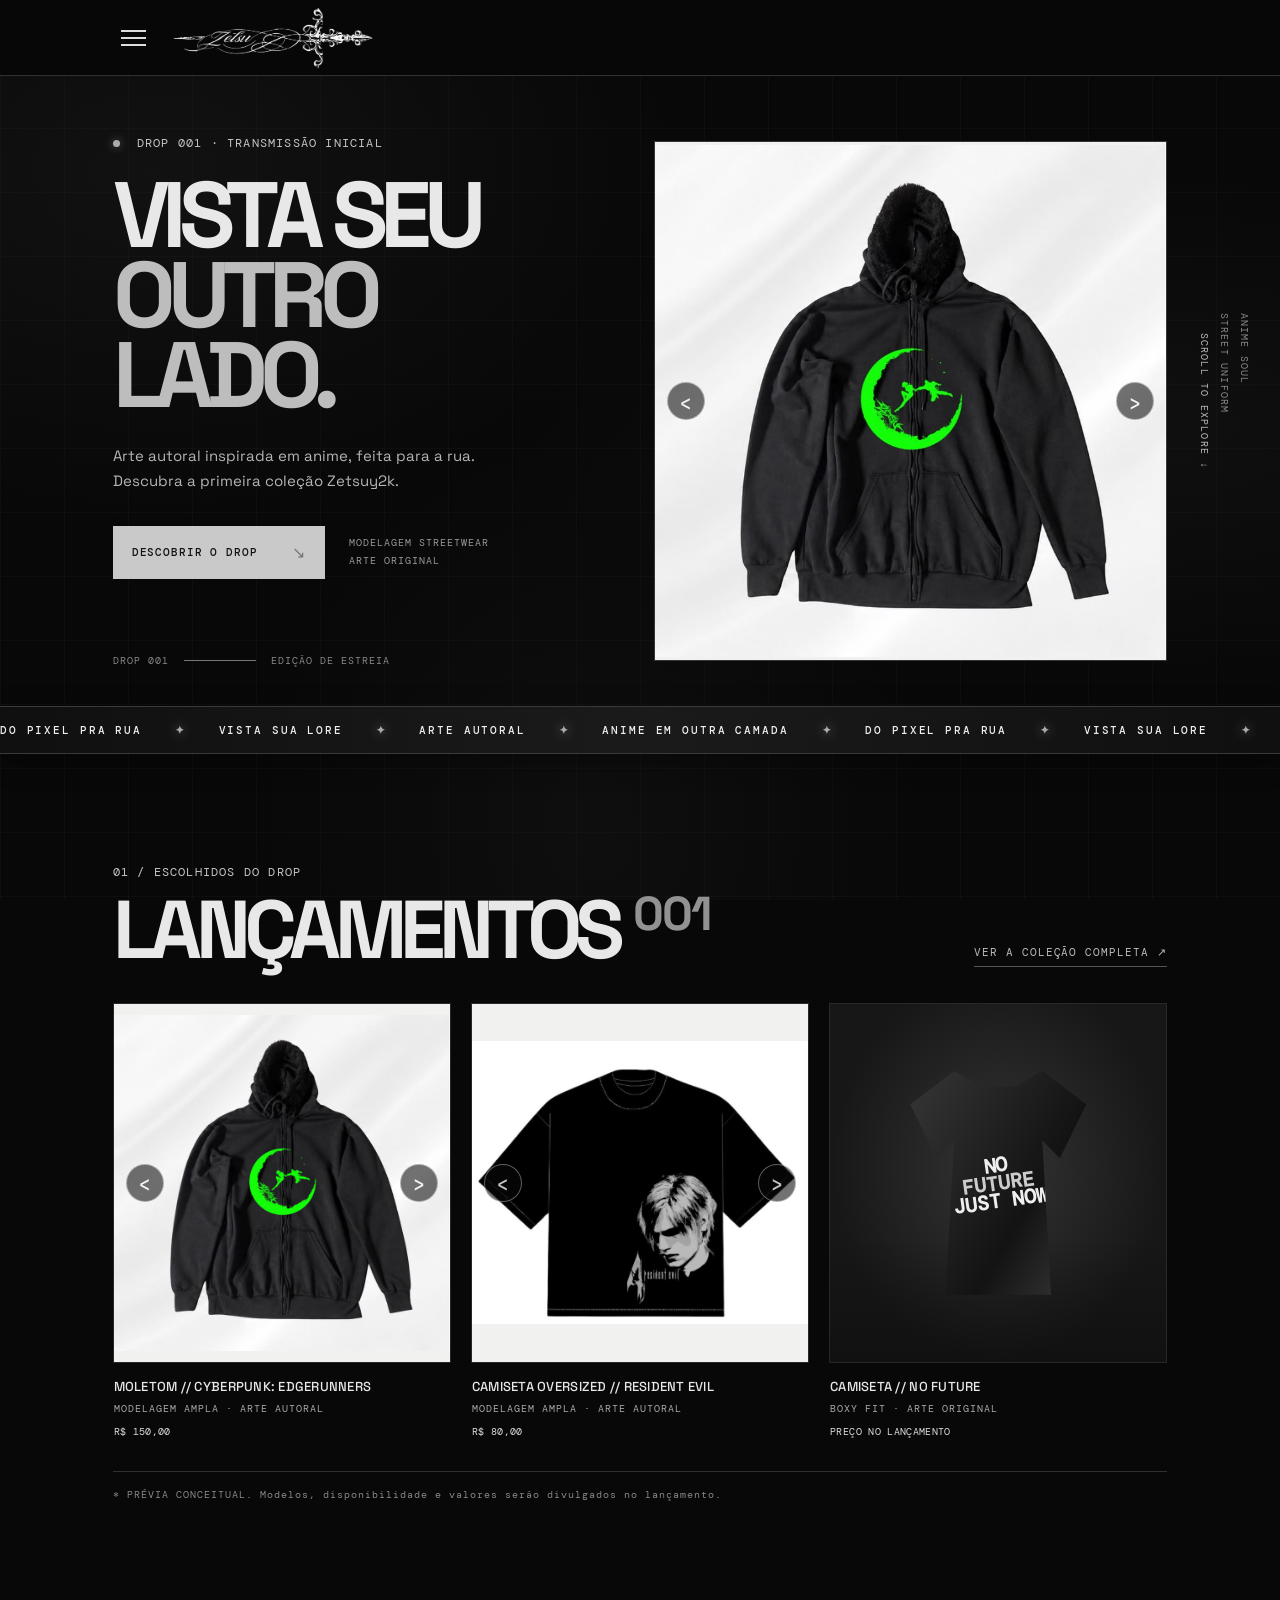
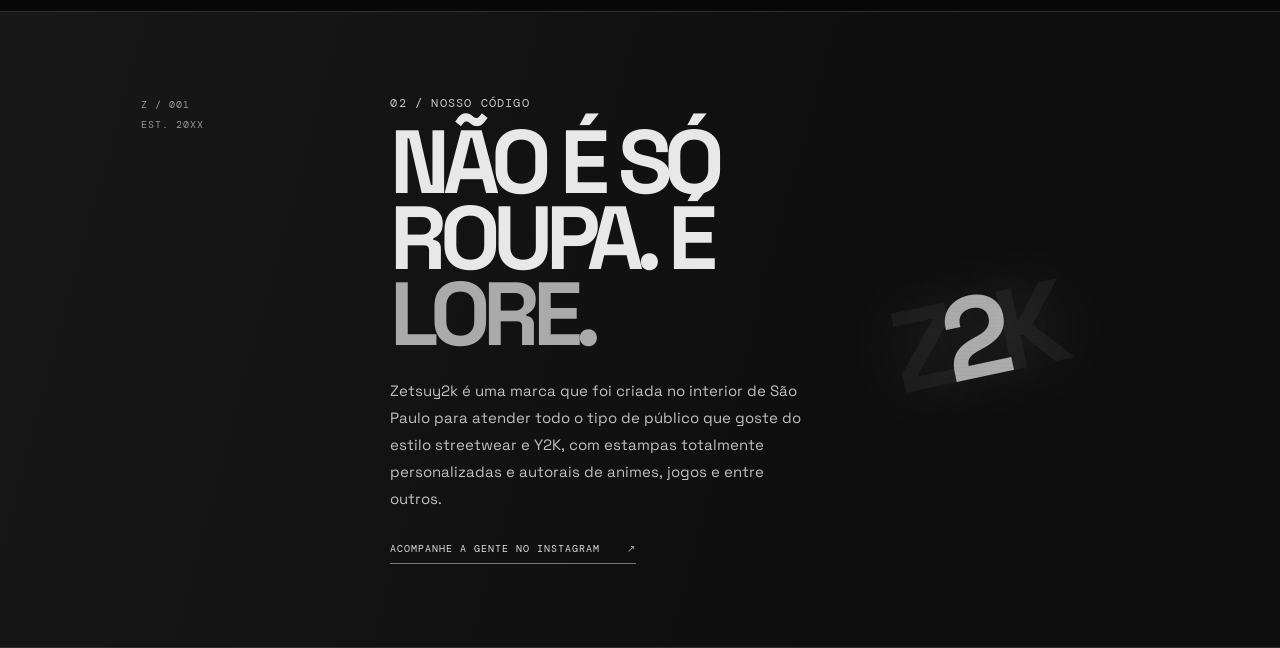
==== index.html @ 2de99d54 "Adiciona o site Zetsuy2k" ====
﻿<!doctype html>
<html lang="pt-BR">
<head>
  <meta charset="utf-8">
  <meta name="viewport" content="width=device-width, initial-scale=1">
  <meta name="theme-color" content="#101010">
  <meta name="description" content="Zetsuy2k — roupas streetwear com arte autoral inspirada no universo anime e na estética Y2K.">
  <title>Zetsuy2k — vista seu outro lado</title>
  <link rel="preconnect" href="https://fonts.googleapis.com">
  <link rel="preconnect" href="https://fonts.gstatic.com" crossorigin>
  <link href="https://fonts.googleapis.com/css2?family=DM+Mono:wght@400;500&family=New+Rocker&family=Space+Grotesk:wght@400;500;600;700&display=swap" rel="stylesheet">
  <link rel="stylesheet" href="style.css">
</head>
<body>
  <header class="site-header">
    <button class="menu-toggle" type="button" aria-label="Abrir menu" aria-expanded="false" aria-controls="site-menu"><span></span><span></span><span></span></button>
    <a class="logo" href="index.html#inicio" aria-label="Zetsuy2k, início"><img class="logo-image" src="assets/zetsuy2k-mark.png" alt="Zetsuy2k"></a>
    <nav class="menu-drawer" id="site-menu" aria-label="Navegação principal" hidden>
      <p class="menu-note">PEDIDOS VIA DM</p>
      <a class="menu-social menu-whatsapp" href="https://wa.me/5516991277349?text=Opa%2C%20tudo%20bem%3F%20Vi%20suas%20pe%C3%A7as%20l%C3%A1%20no%20site%20e%20gostaria%20de%20encomendar%20elas%2Ftirar%20umas%20d%C3%BAvidas%20com%20voc%C3%AA%21" target="_blank" rel="noreferrer" aria-label="WhatsApp da Zetsuy2k" title="WhatsApp">
        <svg class="whatsapp-icon" viewBox="0 0 24 24" aria-hidden="true"><path d="M20 11.5a8 8 0 0 1-11.8 7L4 19.7l1.2-4.1A8 8 0 1 1 20 11.5Z"/><path d="M8.2 7.2c-.5.1-.9.5-1.1 1.1-.3 1 .5 2.8 2 4.5 1.4 1.6 3.6 2.9 4.8 2.5.7-.2 1.1-.7 1.3-1.3l-2.3-1.1-1 .9c-.9-.4-1.9-1.4-2.4-2.4l.9-1-1.1-2.3c-.4-.1-.8-.1-1.1.1Z"/></svg>
        <span>WHATSAPP</span>
      </a>
      <a class="menu-social menu-instagram" href="https://www.instagram.com/zetsuy2k/" target="_blank" rel="noreferrer" aria-label="Instagram da Zetsuy2k" title="Instagram">
        <svg class="instagram-icon" viewBox="0 0 24 24" aria-hidden="true"><rect x="3" y="3" width="18" height="18" rx="5"/><circle cx="12" cy="12" r="4"/><circle class="instagram-dot" cx="18" cy="6" r="1"/></svg>
        <span>INSTAGRAM</span>
      </a>
      <div class="menu-categories" aria-label="Animes e jogos disponíveis">
        <a href="resident-evil.html">RESIDENT EVIL</a>
        <a href="cyberpunk.html">CYBERPUNK</a>
      </div>
    </nav>
  </header>

  <main>
    <section class="hero" id="inicio">
      <div class="hero-copy">
        <p class="eyebrow"><span class="pulse"></span> DROP 001 · TRANSMISSÃO INICIAL</p>
        <h1>VISTA SEU<br><span>OUTRO LADO.</span></h1>
        <p class="hero-text">Arte autoral inspirada em anime, feita para a rua. Descubra a primeira coleção Zetsuy2k.</p>
        <div class="hero-actions"><a class="button button-light" href="#drop">DESCOBRIR O DROP <span>↘</span></a><span class="small-note">MODELAGEM STREETWEAR<br>ARTE ORIGINAL</span></div>
        <div class="hero-index"><span>DROP 001</span><span class="index-line"></span><span>EDIÇÃO DE ESTREIA</span></div>
      </div>
      <div class="hero-art product-gallery hero-gallery" id="hero-gallery" data-gallery="hoodie" role="group" aria-label="Destaque: galeria de fotos do moletom Zetsuy2k" aria-roledescription="carrossel" tabindex="0">
        <div class="art-grid"></div><div class="orbit orbit-one"></div><div class="orbit orbit-two"></div>
        <img class="gallery-backdrop" src="assets/moletom-frente.jpg" alt="" aria-hidden="true">
        <img class="gallery-photo product-cutout" src="assets/moletom-frente.jpg" alt="Moletom Zetsuy2k preto visto de frente, com estampa verde" tabindex="0" aria-haspopup="dialog">
        <button class="gallery-arrow gallery-prev" type="button" aria-label="Imagem anterior">‹</button>
        <button class="gallery-arrow gallery-next" type="button" aria-label="Próxima imagem">›</button>
      </div>
      <div class="hero-side">ANIME SOUL<br>STREET UNIFORM<br><span>SCROLL TO EXPLORE ↓</span></div>
    </section>

    <section class="ticker" aria-label="Conceito da marca"><div>DO PIXEL PRA RUA <b>✦</b> VISTA SUA LORE <b>✦</b> ARTE AUTORAL <b>✦</b> ANIME EM OUTRA CAMADA <b>✦</b> DO PIXEL PRA RUA <b>✦</b> VISTA SUA LORE <b>✦</b> ARTE AUTORAL <b>✦</b> ANIME EM OUTRA CAMADA <b>✦</b></div></section>

    <section class="drop section-wrap" id="drop">
      <div class="section-heading"><div><p class="eyebrow">01 / ESCOLHIDOS DO DROP</p><h2>LANÇAMENTOS <span>001</span></h2></div><a class="all-products" href="#manifesto">VER A COLEÇÃO COMPLETA ↗</a></div>
      <div class="product-grid">
        <article class="product-card">
          <div class="product-image product-one product-gallery" id="hoodie-gallery" data-gallery="hoodie" role="group" aria-label="Galeria de fotos do moletom Zetsuy2k" aria-roledescription="carrossel" tabindex="0">
            <img class="gallery-backdrop" src="assets/moletom-frente.jpg" alt="" aria-hidden="true">
            <img class="gallery-photo product-cutout" src="assets/moletom-frente.jpg" alt="Moletom Zetsuy2k preto visto de frente, com estampa verde" tabindex="0" aria-haspopup="dialog">
            <button class="gallery-arrow gallery-prev" type="button" aria-label="Imagem anterior">‹</button>
            <button class="gallery-arrow gallery-next" type="button" aria-label="Próxima imagem">›</button>
          </div>
          <div class="product-info"><div><h3><a href="cyberpunk.html">MOLETOM // CYBERPUNK: EDGERUNNERS</a></h3><p>MODELAGEM AMPLA · ARTE AUTORAL</p><strong>R$ 150,00</strong></div></div>
        </article>
        <article class="product-card">
          <div class="product-image product-two product-gallery" id="tee-gallery" data-gallery="tee" role="group" aria-label="Galeria de fotos da camiseta Resident Evil" aria-roledescription="carrossel" tabindex="0">
            <img class="gallery-backdrop" src="assets/camiseta-resident-frente.jpg" alt="" aria-hidden="true">
            <img class="gallery-photo product-cutout" src="assets/camiseta-resident-frente.jpg" alt="Camiseta preta Zetsuy2k com estampa de Resident Evil, vista de frente" tabindex="0" aria-haspopup="dialog">
            <button class="gallery-arrow gallery-prev" type="button" aria-label="Imagem anterior">‹</button>
            <button class="gallery-arrow gallery-next" type="button" aria-label="Próxima imagem">›</button>
          </div>
          <div class="product-info"><div><h3><a href="resident-evil.html">CAMISETA OVERSIZED // RESIDENT EVIL</a></h3><p>MODELAGEM AMPLA · ARTE AUTORAL</p><strong>R$ 80,00</strong></div></div>
        </article>
        <article class="product-card">
          <div class="product-image product-three"><div class="mock-tee"><div class="tee-print">NO<br><span>FUTURE</span><br>JUST NOW</div></div></div>
          <div class="product-info"><div><h3>CAMISETA // NO FUTURE</h3><p>BOXY FIT · ARTE ORIGINAL</p><strong>PREÇO NO LANÇAMENTO</strong></div></div>
        </article>
      </div>
      <p class="drop-footnote">* PRÉVIA CONCEITUAL. Modelos, disponibilidade e valores serão divulgados no lançamento.</p>
    </section>

    <section class="manifesto" id="manifesto">
      <div class="manifesto-aside">Z / 001<br>EST. 20XX</div>
      <div class="manifesto-content"><p class="eyebrow">02 / NOSSO CÓDIGO</p><h2>NÃO É SÓ<br>ROUPA. É <span>LORE.</span></h2><p>Zetsuy2k é uma marca que foi criada no interior de São Paulo para atender todo o tipo de público que goste do estilo streetwear e Y2K, com estampas totalmente personalizadas e autorais de animes, jogos e entre outros.</p><a class="text-link" href="https://www.instagram.com/zetsuy2k/" target="_blank" rel="noreferrer">ACOMPANHE A GENTE NO INSTAGRAM <span>↗</span></a></div>
      <div class="manifesto-symbol">Z<span>2</span>K</div>
      <div class="scanline"></div>
    </section>

  </main>

  <div class="image-lightbox" id="image-lightbox" aria-hidden="true" role="dialog" aria-modal="true" aria-label="Imagem ampliada">
    <button class="lightbox-close" type="button" aria-label="Fechar imagem ampliada">×</button>
    <button class="lightbox-arrow lightbox-prev" type="button" aria-label="Imagem anterior">‹</button>
    <img class="lightbox-photo" alt="">
    <button class="lightbox-arrow lightbox-next" type="button" aria-label="Próxima imagem">›</button>
  </div>
  <script src="script.js" defer></script>
</body>
</html>
---- style.css ----
:root {
  color-scheme: dark;
  --bg: #080808;
  --surface: #111;
  --surface-raised: #181818;
  --ink: #e8e8e8;
  --muted: #a0a0a0;
  --subtle: #747474;
  --line: #303030;
  --accent: #bdbdbd;
  --mono: "DM Mono", monospace;
  --sans: "Space Grotesk", sans-serif;
}

*, *::before, *::after { box-sizing: border-box; }
html { scroll-behavior: smooth; scroll-padding-top: 78px; }
body { margin: 0; overflow-x: hidden; background-color: var(--bg); background-image: radial-gradient(ellipse at 12% 19%, #25252555 0, transparent 34%), radial-gradient(ellipse at 88% 47%, #1c1c1c66 0, transparent 38%), radial-gradient(ellipse at 46% 92%, #20202044 0, transparent 35%), linear-gradient(#ffffff06 1px, transparent 1px), linear-gradient(90deg, #ffffff06 1px, transparent 1px); background-size: auto, auto, auto, 64px 64px, 64px 64px; background-attachment: fixed; color: var(--ink); font-family: var(--sans); }
body.lightbox-open { overflow: hidden; }
a { color: inherit; text-decoration: none; }
button { font: inherit; }

/* Navegação fixa, marca e menu */
.site-header {
  position: sticky; top: 0; z-index: 1000; height: 76px; padding: 0 12px 0 8.8%;
  display: flex; align-items: center; justify-content: flex-start; gap: 8px;
  
  border-bottom: 1px solid var(--line); background: rgb(8 8 8 / 96%);
  backdrop-filter: blur(10px); -webkit-backdrop-filter: blur(10px);
}
.logo { position: static; display: block; width: 220px; height: 68px; flex: 0 0 auto; }
.logo-image { display: block; width: 100%; height: 100%; object-fit: contain; object-position: center; }
.instagram-icon { width: 28px; height: 28px; fill: none; stroke: currentColor; stroke-width: 1.8; stroke-linecap: round; stroke-linejoin: round; }
.instagram-icon .instagram-dot { fill: currentColor; stroke: none; }
.menu-toggle { width: 42px; height: 42px; padding: 9px 8px; display: flex; flex-direction: column; justify-content: center; gap: 5px; border: 0; background: transparent; color: #ddd; cursor: pointer; }
.menu-toggle span { display: block; width: 25px; height: 2px; background: currentColor; transition: transform .22s, opacity .22s; }
.menu-toggle:hover span { background: #fff; }
.menu-toggle[aria-expanded="true"] span:first-child { transform: translateY(7px) rotate(45deg); }
.menu-toggle[aria-expanded="true"] span:nth-child(2) { opacity: 0; }
.menu-toggle[aria-expanded="true"] span:last-child { transform: translateY(-7px) rotate(-45deg); }
.site-header .menu-drawer { position: absolute; top: 100%; left: 8.8%; z-index: 1001; width: 190px; padding: 7px; border: 1px solid #383838; background: #151515; box-shadow: 0 18px 45px #0009; }
.site-header .menu-drawer[hidden] { display: none; }
.site-header .menu-drawer a { display: block; padding: 15px 20px; color: #c9c9c9; font: 11px var(--mono); letter-spacing: .12em; transition: background .18s, color .18s; }
.site-header .menu-drawer a:hover, .site-header .menu-drawer a:focus-visible { background: #242424; color: #fff; }
.site-header .menu-drawer .menu-social { display: flex; width: 100%; min-height: 48px; padding: 8px 12px; align-items: center; gap: 12px; border-radius: 3px; }
.site-header .menu-drawer .menu-social:hover, .site-header .menu-drawer .menu-social:focus-visible { background: #242424; }
.menu-social .instagram-icon { width: 27px; height: 27px; }
.whatsapp-icon { width: 29px; height: 29px; fill: none; stroke: currentColor; stroke-width: 1.6; stroke-linecap: round; stroke-linejoin: round; }
.menu-social span { font: 10px var(--mono); letter-spacing: .1em; }
.menu-note { margin: 3px 5px 7px; padding: 8px 7px 12px; border-bottom: 1px solid #555; color: #f2f2f2; font: 600 11px var(--mono); letter-spacing: .14em; text-align: center; text-shadow: 0 0 12px #fff4; }
.menu-categories { display: grid; gap: 4px; margin-top: 5px; padding: 10px 5px 6px; border-top: 1px solid #555; }
.site-header .menu-drawer .menu-categories a { padding: 10px 9px; color: #aaa; font: 9px var(--mono); letter-spacing: .09em; }
.site-header .menu-drawer .menu-categories a:hover, .site-header .menu-drawer .menu-categories a:focus-visible { background: transparent; color: #fff; }

/* Apresentação principal */
.hero { position: relative; min-height: 535px; height: min(630px, calc(100vh - 76px)); padding: 54px 8.8% 34px; display: grid; grid-template-columns: 1fr 1.04fr; align-items: center; gap: 4.5%; }
.hero-copy { z-index: 1; }
.eyebrow, .small-note, .hero-index, .ticker, .product-info p, .status, .drop-footnote, .manifesto-aside, .text-link, footer > span { font-family: var(--mono); letter-spacing: .1em; }
.eyebrow { margin: 0 0 25px; color: #c5c5c5; font-size: 12px; }
.pulse { display: inline-block; width: 7px; height: 7px; margin-right: 9px; border-radius: 50%; background: #aaa; box-shadow: 0 0 10px #aaa8; }
h1 { margin: 0 0 27px; font-size: clamp(52px, 7.25vw, 104px); font-weight: 700; line-height: .86; letter-spacing: -.085em; }
h1 span, h2 span { color: #bdbdbd; }
.hero-text { max-width: 390px; color: #b5b5b5; font-size: 15px; line-height: 1.7; }
.hero-actions { display: flex; align-items: center; gap: 24px; margin-top: 32px; }
.button { display: inline-flex; align-items: center; justify-content: space-between; gap: 34px; padding: 16px 19px; font: 500 11px var(--mono); letter-spacing: .08em; }
.button-light { background: #c9c9c9; color: #111; }
.button span { color: #777; font-size: 16px; }
.small-note { color: #999; font-size: 10px; line-height: 1.8; }
.hero-index { display: flex; align-items: center; gap: 15px; margin-top: 75px; color: #888; font-size: 10px; }
.index-line { width: 72px; height: 1px; background: #777; }
.hero-side { position: absolute; top: 50%; right: 2%; color: #888; font: 10px/2 var(--mono); letter-spacing: .12em; writing-mode: vertical-rl; transform: translateY(-50%); }
.hero-side span { margin-top: 20px; color: #bbb; }

/* Galerias, incluindo fotos de produto e fotos de uso */
.hero-art { height: min(520px, 69vh); min-height: 390px; border: 1px solid #353535; background: radial-gradient(ellipse at 54% 46%, #383838 0%, #242424 34%, #141414 68%, #0d0d0d 100%); }
.product-gallery { position: relative; isolation: isolate; overflow: hidden; background: radial-gradient(ellipse at 50% 45%, #444 0%, #2b2b2b 48%, #151515 100%); cursor: ew-resize; outline: none; touch-action: pan-y; }
.product-gallery:focus-visible { outline: 2px solid #888; outline-offset: 3px; }
.art-grid { position: absolute; inset: 0; background-image: linear-gradient(#ffffff0b 1px, transparent 1px), linear-gradient(90deg, #ffffff0b 1px, transparent 1px); background-size: 38px 38px; mask-image: linear-gradient(90deg, transparent, #000 35%, #000); }
.orbit { position: absolute; top: 48%; left: 50%; width: 440px; height: 190px; border: 1px solid #aaa2; border-radius: 50%; transform: translate(-50%, -50%) rotate(-28deg); }
.orbit-two { width: 350px; height: 480px; border-color: #7772; transform: translate(-50%, -50%) rotate(38deg); }
.gallery-backdrop { position: absolute; z-index: 0; inset: -14px; width: calc(100% + 28px); height: calc(100% + 28px); object-fit: cover; object-position: center 38%; filter: blur(16px) brightness(.38) saturate(.75); transform: scale(1.04); transition: opacity .25s ease; }
.gallery-photo { position: absolute; z-index: 1; inset: 0; width: 100%; height: 100%; object-fit: contain; object-position: center; cursor: zoom-in; transition: opacity .28s ease, transform .28s ease; }
.gallery-photo.product-cutout { mix-blend-mode: normal; filter: none; }
.gallery-photo.is-changing { opacity: .45; transform: scale(.992); }
.product-gallery:not(.is-ready) .gallery-photo { opacity: 0; }
.product-gallery.product-slide-active { background: #f1f1ef !important; }
.product-gallery.product-slide-active .gallery-backdrop { opacity: 0; }
.product-gallery.product-slide-active:after { background: none; }
.product-gallery:after { z-index: 2; pointer-events: none; }
.gallery-arrow { position: absolute; z-index: 5; top: 50%; display: grid; place-items: center; width: 38px; height: 38px; border: 1px solid #ffffff72; border-radius: 50%; background: #090a09b8; color: #f3f4f1; font-size: 25px; line-height: 1; cursor: pointer; opacity: .8; transform: translateY(-50%); transition: opacity .2s, background .2s; }
.gallery-arrow:hover { background: #444; opacity: 1; }
.gallery-prev { left: 12px; }
.gallery-next { right: 12px; }

.ticker { position: relative; overflow: hidden; padding: 16px 0; border-block: 1px solid #3a3a3a; background: linear-gradient(90deg, #101010f2, #1b1b1bf5 50%, #101010f2); color: #eee; font-size: 11px; font-weight: 500; letter-spacing: .17em; white-space: nowrap; box-shadow: 0 8px 28px #0005; }
.ticker div { width: max-content; animation: marquee 32s linear infinite; }
.ticker b { margin: 0 24px; color: #aaa; text-shadow: 0 0 12px #fff8; }
@keyframes marquee { to { transform: translateX(-50%); } }

/* Vitrine */
.section-wrap { padding: 110px 8.8%; }
.section-heading { display: flex; align-items: end; justify-content: space-between; margin-bottom: 36px; }
.section-heading .eyebrow, .manifesto .eyebrow { margin-bottom: 13px; }
.section-heading h2 { margin: 0; font-size: clamp(48px, 7vw, 82px); line-height: .9; letter-spacing: -.08em; }
.section-heading h2 span { color: #929292; font-size: .58em; vertical-align: top; letter-spacing: -.04em; }
.all-products { padding-bottom: 7px; border-bottom: 1px solid #555; color: #bbb; font: 11px var(--mono); letter-spacing: .09em; }
.product-grid { display: grid; grid-template-columns: repeat(3, minmax(0, 1fr)); gap: 20px; }
.product-card { min-width: 0; }
.product-image { position: relative; display: grid; height: 360px; place-items: center; overflow: hidden; border: 1px solid #282828; }
.product-one { background: radial-gradient(ellipse at 50% 45%, #414141, #202020 70%); }
.product-two { background: radial-gradient(ellipse at 50% 44%, #414141, #202020 68%); }
.product-three { background: radial-gradient(ellipse at 50% 45%, #343434, #171717 70%); }
.product-image:after { position: absolute; inset: 0; background: linear-gradient(transparent 65%, #08080866); content: ""; }
.mock-tee { position: relative; z-index: 1; display: grid; width: 176px; height: 224px; place-items: center; background: linear-gradient(120deg, #363636, #131313 64%, #393939); clip-path: polygon(25% 0, 40% 7%, 60% 7%, 75% 0, 100% 15%, 85% 39%, 75% 31%, 80% 100%, 20% 100%, 25% 31%, 15% 39%, 0 15%); filter: drop-shadow(0 18px 28px #050405bb); transition: transform .25s ease; }
.product-image:hover .mock-tee { transform: translateY(-5px) scale(1.025); }
.tee-print { z-index: 1; color: #eee; font: 700 20px/.9 var(--mono); text-align: center; transform: rotate(-8deg); }
.tee-print span { color: #ccc; }
.product-info { display: flex; align-items: start; justify-content: space-between; gap: 8px; padding: 15px 1px; }
.product-info h3 { margin: 0 0 7px; font-size: 13px; font-weight: 500; letter-spacing: .02em; }
.product-info h3 a:hover { color: #bdbdbd; }
.product-info p { margin: 0; color: #aaa; font-size: 10px; }
.product-info strong { display: block; margin-top: 10px; color: #dedede; font: 10px var(--mono); letter-spacing: .035em; }
.status { padding: 6px 7px; border: 1px solid #555; color: #bcbcbc; font-size: 10px; white-space: nowrap; }
.drop-footnote { margin: 18px 0 0; padding-top: 16px; border-top: 1px solid var(--line); color: #888; font-size: 10px; }

/* Paginas individuais dos produtos */
.product-detail-page { max-width: 1440px; min-height: calc(100vh - 76px); margin: 0 auto; padding: 32px 8.8% 90px; }
.detail-back { display: inline-block; margin-bottom: 28px; padding: 0 0 7px; border-bottom: 1px solid #777; color: #eee; font: 10px var(--mono); letter-spacing: .1em; transition: color .2s, border-color .2s; }
.detail-back:hover { border-color: #fff; color: #fff; }
.product-detail-layout { display: grid; grid-template-columns: minmax(0, 1.15fr) minmax(280px, .85fr); align-items: center; gap: clamp(32px, 6vw, 90px); }
.product-detail-media { min-width: 0; }
.product-detail-gallery { height: min(680px, 72vh); min-height: 430px; border: 1px solid var(--line); }
.gallery-thumbnails { display: grid !important; grid-auto-flow: column; grid-auto-columns: 70px; grid-template-rows: 78px; justify-content: start; gap: 8px; width: 100%; margin-top: 12px; overflow-x: auto; overflow-y: hidden; padding: 2px 1px 8px; scrollbar-color: #555 #151515; scrollbar-width: thin; }
.gallery-thumbnails button { display: block; width: 70px; min-width: 0; height: 78px; padding: 3px; overflow: hidden; border: 1px solid #383838; background: #161616; cursor: pointer; opacity: .72; transition: opacity .2s, border-color .2s, transform .2s; }
.gallery-thumbnails button:hover { opacity: 1; transform: translateY(-2px); }
.gallery-thumbnails button.is-active { border-color: #ddd; opacity: 1; }
.gallery-thumbnails img { display: block; width: 100%; height: 100%; object-fit: cover; }
.product-detail-copy .eyebrow { margin-bottom: 17px; }
.resident-banner-frame { width: min(100%, 430px); height: 132px; margin: 0 0 22px; overflow: hidden; border: 1px solid #343434; border-radius: 12px; }
.resident-banner { display: block; width: 100%; height: 100%; object-fit: cover; object-position: center top; transform: scale(1.16); transform-origin: center top; }
.cyberpunk-banner-frame { width: min(100%, 430px); height: 132px; margin: 0 0 22px; overflow: hidden; border: 1px solid #343434; border-radius: 12px; }
.cyberpunk-banner { display: block; width: 100%; height: 100%; object-fit: cover; object-position: center 72%; transform: scale(1.12); transform-origin: center 72%; }
.product-detail-copy h1 { margin: 0 0 24px; font-size: clamp(38px, 5vw, 68px); line-height: .94; }
.product-detail-copy > p:not(.eyebrow) { max-width: 500px; color: #bcbcbc; font-size: 15px; line-height: 1.8; }
.product-detail-copy .detail-price { margin: -8px 0 18px; color: #f2f2f2; font: 500 24px var(--mono); letter-spacing: -.04em; }
.detail-specs { margin: 28px 0; padding: 0; list-style: none; border-block: 1px solid var(--line); }
.detail-specs li { padding: 14px 0; border-bottom: 1px solid #242424; color: #c5c5c5; font: 10px var(--mono); letter-spacing: .08em; }
.detail-specs li:last-child { border-bottom: 0; }
.detail-order { display: inline-flex; align-items: center; gap: 12px; padding: 15px 18px; background: #d1d1d1; color: #111; font: 10px var(--mono); letter-spacing: .08em; }
.detail-order:hover { background: #fff; }

/* Manifesto e rodape */
.manifesto { position: relative; display: grid; min-height: 440px; padding: 83px 11%; grid-template-columns: 1fr 2fr 1fr; align-items: center; overflow: hidden; border-block: 1px solid #303030; background: linear-gradient(105deg, #181818, #0e0e0e 68%); }
.manifesto-aside { align-self: start; color: #999; font-size: 10px; line-height: 2; }
.manifesto-content { z-index: 1; }
.manifesto-content h2 { margin: 0 0 25px; font-size: clamp(56px, 7vw, 94px); line-height: .85; letter-spacing: -.085em; }
.manifesto-content h2 span { color: #aaa; }
.manifesto-content > p:not(.eyebrow) { max-width: 420px; color: #c1c1c1; font-size: 15px; line-height: 1.8; }
.text-link { display: inline-block; margin-top: 15px; padding-bottom: 8px; border-bottom: 1px solid #777; color: #ddd; font-size: 10px; }
.text-link span { margin-left: 20px; color: #aaa; }
.text-link:hover { color: #fff; }
.manifesto-symbol { color: #ffffff0c; font-size: clamp(65px, 9vw, 120px); font-weight: 700; letter-spacing: -.12em; text-shadow: 0 0 80px #ffffff22; transform: rotate(-12deg); }
.manifesto-symbol span { color: #aaa; }
.scanline { position: absolute; inset: 0; background: repeating-linear-gradient(0deg, transparent 0 3px, #0000000a 4px); pointer-events: none; }
footer { display: flex; min-height: 78px; padding: 10px 5.2%; align-items: center; justify-content: space-between; border-top: 1px solid var(--line); }
footer .logo { position: static; width: 190px; height: 58px; transform: none; }
footer > span { color: #888; font-size: 10px; }

/* Visualizacao ampliada das fotos */
.image-lightbox { position: fixed; z-index: 9999; inset: 0; display: none; padding: 48px; align-items: center; justify-content: center; background: rgb(5 6 5 / 94%); }
.image-lightbox.is-open { display: flex; }
.lightbox-photo { display: block; width: auto; height: auto; max-width: min(88vw, 1400px); max-height: 90vh; background: #111; object-fit: contain; box-shadow: 0 20px 90px #0009; }
.lightbox-close, .lightbox-arrow { position: absolute; z-index: 1; display: grid; place-items: center; border: 1px solid #ffffff70; border-radius: 50%; background: #111c; color: #fff; cursor: pointer; transition: background .2s, border-color .2s; }
.lightbox-close:hover, .lightbox-arrow:hover { border-color: #aaa; background: #555; }
.lightbox-close { top: 22px; right: 24px; width: 46px; height: 46px; font: 32px/1 var(--sans); }
.lightbox-arrow { top: 50%; width: 48px; height: 48px; font: 34px/1 var(--sans); transform: translateY(-50%); }
.lightbox-prev { left: 22px; }
.lightbox-next { right: 22px; }

@media (max-width: 800px) {
  .site-header { padding-left: 6%; }
  .site-header .menu-drawer { left: 6%; }
  .hero { min-height: 530px; padding-right: 6%; padding-left: 6%; grid-template-columns: 1fr 1fr; gap: 3%; }
  .hero-art { height: 440px; min-height: 0; }
  .hero-side { display: none; }
  .section-wrap { padding: 85px 6%; }
  .product-image { height: 300px; }
  .product-grid { gap: 13px; }
  .product-info h3 { max-width: 180px; line-height: 1.5; }
  .manifesto { padding: 75px 7%; grid-template-columns: .55fr 2fr .7fr; }
  .product-detail-page { padding: 28px 6% 70px; }
  .product-detail-layout { grid-template-columns: 1fr 1fr; gap: 28px; }
  .product-detail-gallery { height: 520px; }
}

@media (max-width: 600px) {
  html { scroll-padding-top: 68px; }
  .site-header { height: 67px; padding: 0 5%; }
  .site-header { padding-left: 6%; gap: 5px; }
  .site-header .logo { width: 175px; height: 54px; }
  .site-header .menu-drawer { left: 6%; }
  .hero { height: auto; min-height: 0; padding: 43px 6% 34px; display: flex; flex-direction: column; align-items: stretch; gap: 33px; }
  .hero-copy, .hero-art { order: 0; }
  .eyebrow { margin-bottom: 20px; font-size: 10px; }
  h1 { margin-bottom: 20px; font-size: clamp(59px, 14vw, 82px); }
  .hero-text, .manifesto-content > p:not(.eyebrow) { font-size: 14px; }
  .hero-actions { margin-top: 24px; }
  .hero-index { margin-top: 32px; }
  .small-note, .hero-index, footer > span, .status, .drop-footnote, .manifesto-aside, .text-link { font-size: 9px; }
  .hero-art { height: 410px; min-height: 0; }
  .orbit { width: 350px; }
  .orbit-two { height: 400px; }
  .ticker { padding: 13px 0; font-size: 9px; }
  .ticker b { margin: 0 13px; }
  .gallery-arrow { width: 34px; height: 34px; font-size: 22px; }
  .gallery-prev { left: 9px; }
  .gallery-next { right: 9px; }
  .section-wrap { padding: 73px 6%; }
  .section-heading { display: block; margin-bottom: 25px; }
  .section-heading h2 { font-size: 60px; }
  .all-products { display: inline-block; margin-top: 17px; font-size: 10px; }
  .product-grid { grid-template-columns: 1fr; gap: 8px; }
  .product-image { height: 380px; }
  .product-info { padding: 13px 1px 19px; }
  .product-info h3 { max-width: none; font-size: 12px; }
  .product-info p, .product-info strong { font-size: 9px; }
  .product-detail-page { padding: 22px 6% 58px; }
  .detail-back { margin-bottom: 20px; }
  .product-detail-layout { display: flex; flex-direction: column; align-items: stretch; gap: 28px; }
  .product-detail-media { order: 0; }
  .product-detail-gallery { height: 390px; min-height: 0; }
  .gallery-thumbnails { gap: 6px; margin-top: 9px; }
  .gallery-thumbnails { grid-auto-columns: 58px; grid-template-rows: 66px; }
  .gallery-thumbnails button { width: 58px; height: 66px; }
  .product-detail-copy { order: 1; }
  .product-detail-copy h1 { font-size: clamp(38px, 10vw, 54px); }
  .product-detail-copy > p:not(.eyebrow) { font-size: 13px; }
  .product-detail-copy .detail-price { font-size: 22px; }
  .manifesto { display: block; min-height: 465px; padding: 65px 7%; }
  .manifesto-aside { margin-bottom: 48px; }
  .manifesto-content h2 { font-size: 64px; }
  .manifesto-symbol { position: absolute; right: 8%; bottom: 5%; font-size: 90px; }
  footer { padding: 15px 5%; flex-wrap: wrap; gap: 14px; }
  footer .logo { width: 160px; height: 49px; }
  footer > span:nth-child(2) { display: none; }
  .image-lightbox { padding: 42px 12px; }
  .lightbox-photo { max-width: 100%; max-height: 82vh; }
  .lightbox-close { top: 10px; right: 10px; width: 40px; height: 40px; }
  .lightbox-prev { left: 8px; }
  .lightbox-next { right: 8px; }
  .lightbox-arrow { width: 38px; height: 38px; font-size: 28px; }
}

@media (prefers-reduced-motion: reduce) {
  html { scroll-behavior: auto; }
  *, *::before, *::after { animation-duration: .01ms !important; transition-duration: .01ms !important; }
}
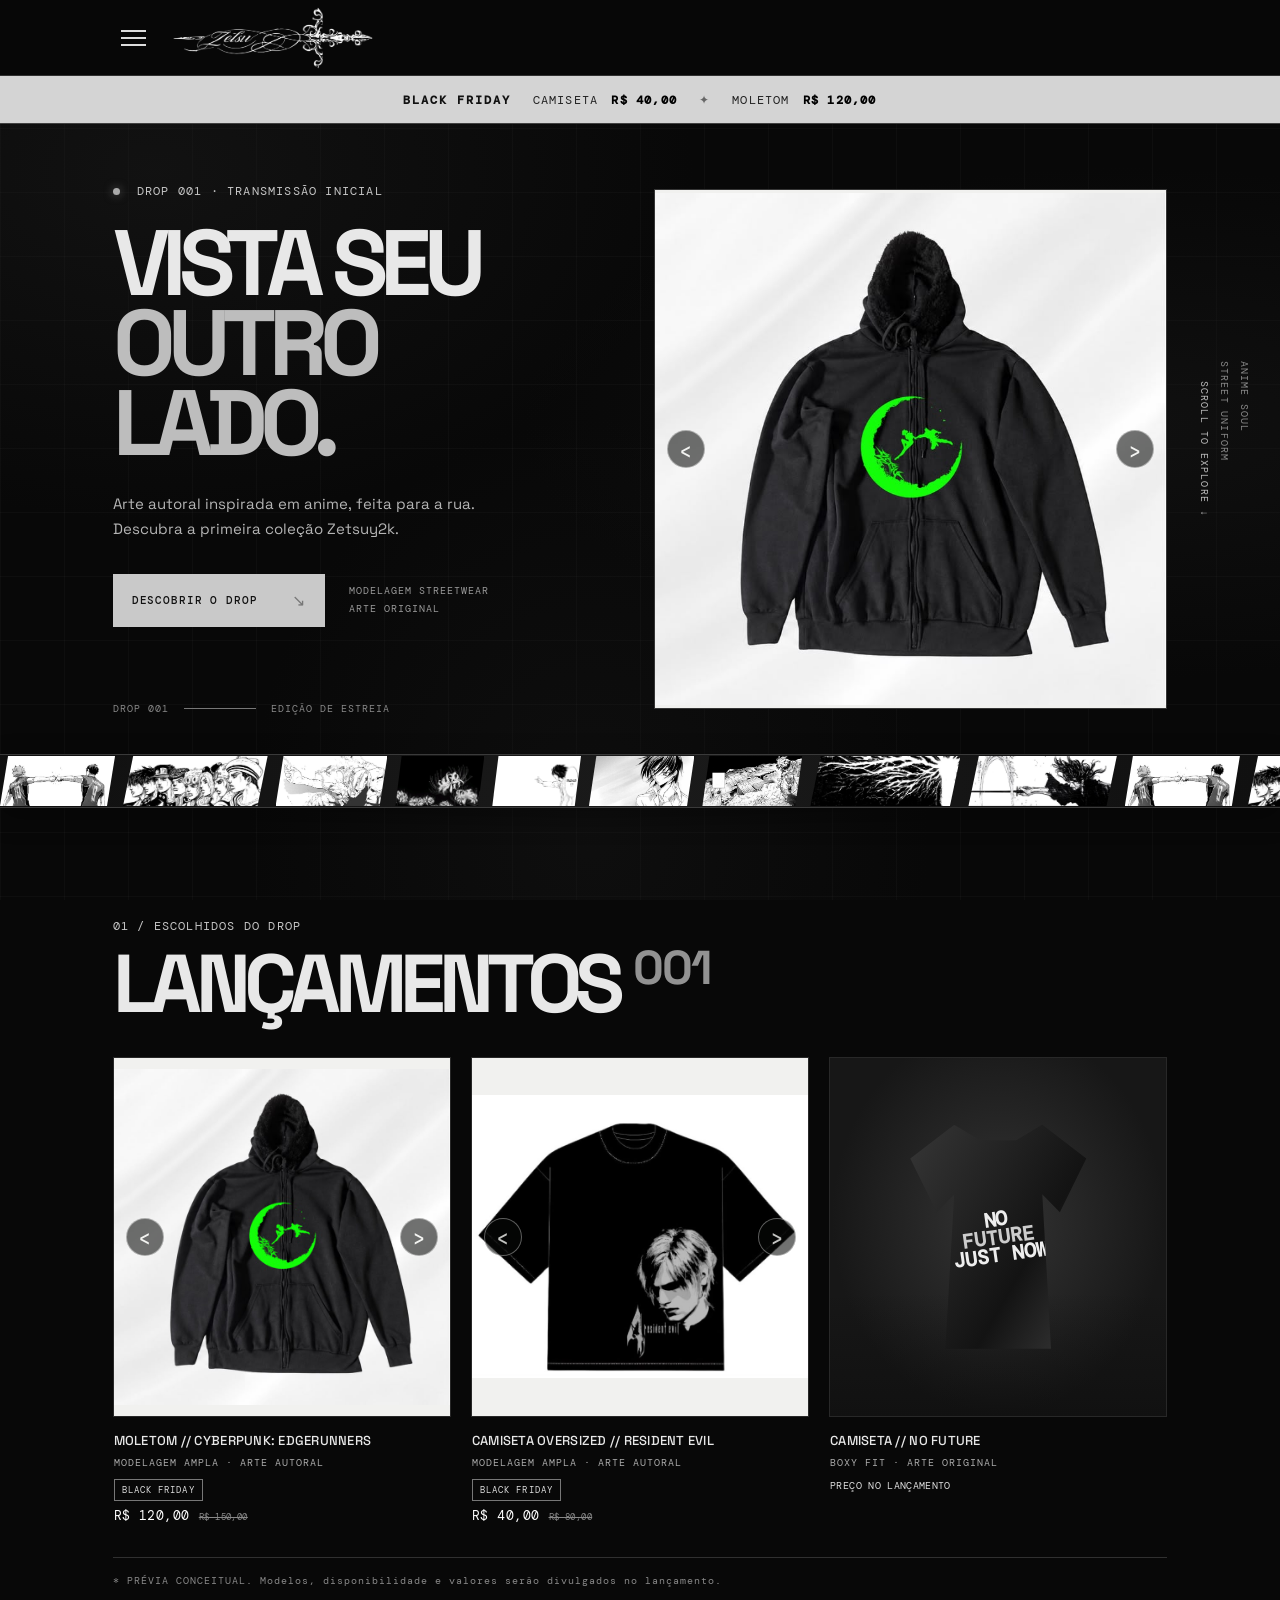
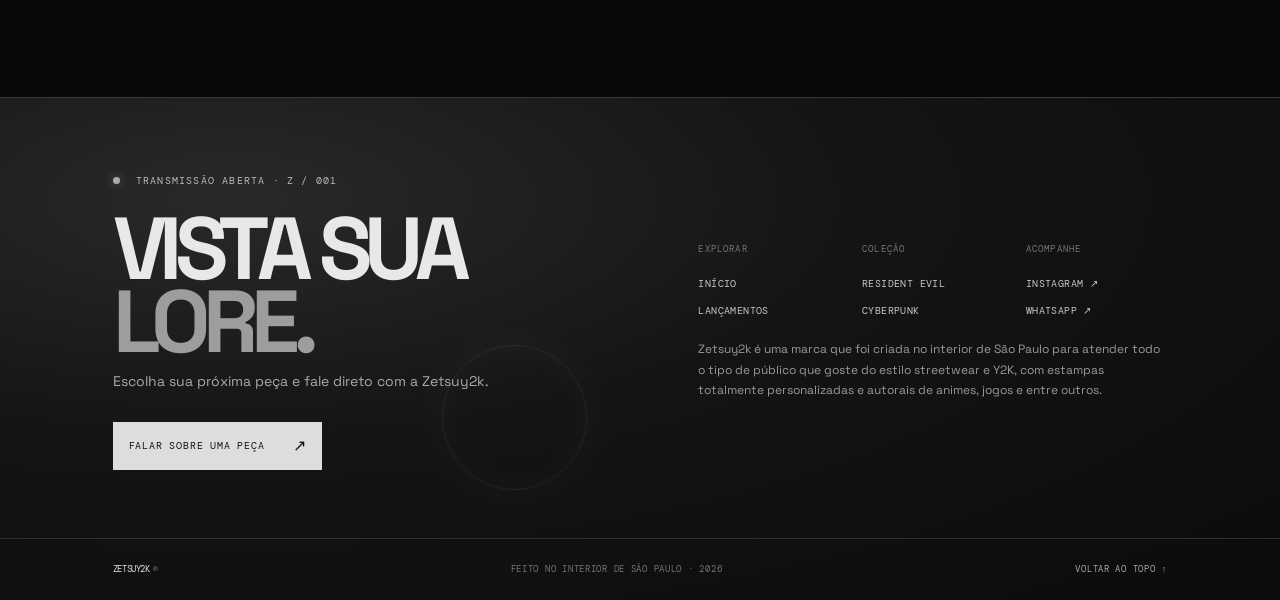
==== commit aca248d9: "Atualiza rodapé e rolagem suave" ====
--- a/index.html
+++ b/index.html
@@ -14,7 +14,7 @@
 <body>
   <header class="site-header">
     <button class="menu-toggle" type="button" aria-label="Abrir menu" aria-expanded="false" aria-controls="site-menu"><span></span><span></span><span></span></button>
-    <a class="logo" href="index.html#inicio" aria-label="Zetsuy2k, início"><img class="logo-image" src="assets/zetsuy2k-mark.png" alt="Zetsuy2k"></a>
+    <a class="logo" href="#inicio" aria-label="Zetsuy2k, início"><img class="logo-image" src="assets/zetsuy2k-mark.png" alt="Zetsuy2k"></a>
     <nav class="menu-drawer" id="site-menu" aria-label="Navegação principal" hidden>
       <p class="menu-note">PEDIDOS VIA DM</p>
       <a class="menu-social menu-whatsapp" href="https://wa.me/5516991277349?text=Opa%2C%20tudo%20bem%3F%20Vi%20suas%20pe%C3%A7as%20l%C3%A1%20no%20site%20e%20gostaria%20de%20encomendar%20elas%2Ftirar%20umas%20d%C3%BAvidas%20com%20voc%C3%AA%21" target="_blank" rel="noreferrer" aria-label="WhatsApp da Zetsuy2k" title="WhatsApp">
@@ -31,6 +31,13 @@
       </div>
     </nav>
   </header>
+
+  <aside class="promo-strip" aria-label="Promoção Black Friday">
+    <span class="promo-name">BLACK FRIDAY</span>
+    <a href="resident-evil.html">CAMISETA <strong>R$ 40,00</strong></a>
+    <span class="promo-divider" aria-hidden="true">✦</span>
+    <a href="cyberpunk.html">MOLETOM <strong>R$ 120,00</strong></a>
+  </aside>
 
   <main>
     <section class="hero" id="inicio">
@@ -51,10 +58,17 @@
       <div class="hero-side">ANIME SOUL<br>STREET UNIFORM<br><span>SCROLL TO EXPLORE ↓</span></div>
     </section>
 
-    <section class="ticker" aria-label="Conceito da marca"><div>DO PIXEL PRA RUA <b>✦</b> VISTA SUA LORE <b>✦</b> ARTE AUTORAL <b>✦</b> ANIME EM OUTRA CAMADA <b>✦</b> DO PIXEL PRA RUA <b>✦</b> VISTA SUA LORE <b>✦</b> ARTE AUTORAL <b>✦</b> ANIME EM OUTRA CAMADA <b>✦</b></div></section>
+    <section class="ticker" aria-label="Conceito da marca">
+      <div>
+        <span class="ticker-loop" aria-hidden="true"><img src="assets/manga-ticker/01-haikyuu.jpg" alt=""><img src="assets/manga-ticker/02-jojo.jpg" alt=""><img src="assets/manga-ticker/03-manga-panel.jpg" alt=""><img src="assets/manga-ticker/04-flowers.jpg" alt=""><img src="assets/manga-ticker/05-death-note.jpg" alt=""><img src="assets/manga-ticker/06-manga-portrait.jpg" alt=""><img src="assets/manga-ticker/07-manga-city.jpg" alt=""><img src="assets/manga-ticker/08-lightning.jpg" alt=""><img src="assets/manga-ticker/09-sword.jpg" alt=""></span>
+        <span class="ticker-loop" aria-hidden="true"><img src="assets/manga-ticker/01-haikyuu.jpg" alt=""><img src="assets/manga-ticker/02-jojo.jpg" alt=""><img src="assets/manga-ticker/03-manga-panel.jpg" alt=""><img src="assets/manga-ticker/04-flowers.jpg" alt=""><img src="assets/manga-ticker/05-death-note.jpg" alt=""><img src="assets/manga-ticker/06-manga-portrait.jpg" alt=""><img src="assets/manga-ticker/07-manga-city.jpg" alt=""><img src="assets/manga-ticker/08-lightning.jpg" alt=""><img src="assets/manga-ticker/09-sword.jpg" alt=""></span>
+        <span class="ticker-loop" aria-hidden="true"><img src="assets/manga-ticker/01-haikyuu.jpg" alt=""><img src="assets/manga-ticker/02-jojo.jpg" alt=""><img src="assets/manga-ticker/03-manga-panel.jpg" alt=""><img src="assets/manga-ticker/04-flowers.jpg" alt=""><img src="assets/manga-ticker/05-death-note.jpg" alt=""><img src="assets/manga-ticker/06-manga-portrait.jpg" alt=""><img src="assets/manga-ticker/07-manga-city.jpg" alt=""><img src="assets/manga-ticker/08-lightning.jpg" alt=""><img src="assets/manga-ticker/09-sword.jpg" alt=""></span>
+        <span class="ticker-loop" aria-hidden="true"><img src="assets/manga-ticker/01-haikyuu.jpg" alt=""><img src="assets/manga-ticker/02-jojo.jpg" alt=""><img src="assets/manga-ticker/03-manga-panel.jpg" alt=""><img src="assets/manga-ticker/04-flowers.jpg" alt=""><img src="assets/manga-ticker/05-death-note.jpg" alt=""><img src="assets/manga-ticker/06-manga-portrait.jpg" alt=""><img src="assets/manga-ticker/07-manga-city.jpg" alt=""><img src="assets/manga-ticker/08-lightning.jpg" alt=""><img src="assets/manga-ticker/09-sword.jpg" alt=""></span>
+      </div>
+    </section>
 
     <section class="drop section-wrap" id="drop">
-      <div class="section-heading"><div><p class="eyebrow">01 / ESCOLHIDOS DO DROP</p><h2>LANÇAMENTOS <span>001</span></h2></div><a class="all-products" href="#manifesto">VER A COLEÇÃO COMPLETA ↗</a></div>
+      <div class="section-heading"><div><p class="eyebrow">01 / ESCOLHIDOS DO DROP</p><h2>LANÇAMENTOS <span>001</span></h2></div></div>
       <div class="product-grid">
         <article class="product-card">
           <div class="product-image product-one product-gallery" id="hoodie-gallery" data-gallery="hoodie" role="group" aria-label="Galeria de fotos do moletom Zetsuy2k" aria-roledescription="carrossel" tabindex="0">
@@ -63,7 +77,7 @@
             <button class="gallery-arrow gallery-prev" type="button" aria-label="Imagem anterior">‹</button>
             <button class="gallery-arrow gallery-next" type="button" aria-label="Próxima imagem">›</button>
           </div>
-          <div class="product-info"><div><h3><a href="cyberpunk.html">MOLETOM // CYBERPUNK: EDGERUNNERS</a></h3><p>MODELAGEM AMPLA · ARTE AUTORAL</p><strong>R$ 150,00</strong></div></div>
+          <div class="product-info"><div><h3><a href="cyberpunk.html">MOLETOM // CYBERPUNK: EDGERUNNERS</a></h3><p>MODELAGEM AMPLA · ARTE AUTORAL</p><span class="sale-tag">BLACK FRIDAY</span><strong class="sale-price">R$ 120,00 <del>R$ 150,00</del></strong></div></div>
         </article>
         <article class="product-card">
           <div class="product-image product-two product-gallery" id="tee-gallery" data-gallery="tee" role="group" aria-label="Galeria de fotos da camiseta Resident Evil" aria-roledescription="carrossel" tabindex="0">
@@ -72,7 +86,7 @@
             <button class="gallery-arrow gallery-prev" type="button" aria-label="Imagem anterior">‹</button>
             <button class="gallery-arrow gallery-next" type="button" aria-label="Próxima imagem">›</button>
           </div>
-          <div class="product-info"><div><h3><a href="resident-evil.html">CAMISETA OVERSIZED // RESIDENT EVIL</a></h3><p>MODELAGEM AMPLA · ARTE AUTORAL</p><strong>R$ 80,00</strong></div></div>
+          <div class="product-info"><div><h3><a href="resident-evil.html">CAMISETA OVERSIZED // RESIDENT EVIL</a></h3><p>MODELAGEM AMPLA · ARTE AUTORAL</p><span class="sale-tag">BLACK FRIDAY</span><strong class="sale-price">R$ 40,00 <del>R$ 80,00</del></strong></div></div>
         </article>
         <article class="product-card">
           <div class="product-image product-three"><div class="mock-tee"><div class="tee-print">NO<br><span>FUTURE</span><br>JUST NOW</div></div></div>
@@ -82,14 +96,27 @@
       <p class="drop-footnote">* PRÉVIA CONCEITUAL. Modelos, disponibilidade e valores serão divulgados no lançamento.</p>
     </section>
 
-    <section class="manifesto" id="manifesto">
-      <div class="manifesto-aside">Z / 001<br>EST. 20XX</div>
-      <div class="manifesto-content"><p class="eyebrow">02 / NOSSO CÓDIGO</p><h2>NÃO É SÓ<br>ROUPA. É <span>LORE.</span></h2><p>Zetsuy2k é uma marca que foi criada no interior de São Paulo para atender todo o tipo de público que goste do estilo streetwear e Y2K, com estampas totalmente personalizadas e autorais de animes, jogos e entre outros.</p><a class="text-link" href="https://www.instagram.com/zetsuy2k/" target="_blank" rel="noreferrer">ACOMPANHE A GENTE NO INSTAGRAM <span>↗</span></a></div>
-      <div class="manifesto-symbol">Z<span>2</span>K</div>
-      <div class="scanline"></div>
-    </section>
+  </main>
 
-  </main>
+  <footer class="site-footer" id="contato">
+    <div class="footer-main">
+      <div class="footer-signoff">
+        <p class="eyebrow"><span class="pulse"></span> TRANSMISSÃO ABERTA · Z / 001</p>
+        <h2>VISTA SUA<br><span>LORE.</span></h2>
+        <p>Escolha sua próxima peça e fale direto com a Zetsuy2k.</p>
+        <a class="footer-cta" href="https://wa.me/5516991277349?text=Opa%2C%20vi%20o%20site%20da%20Zetsuy2k%20e%20quero%20saber%20mais%20sobre%20as%20pe%C3%A7as." target="_blank" rel="noreferrer">FALAR SOBRE UMA PEÇA <span>↗</span></a>
+      </div>
+      <div class="footer-nav-area">
+        <nav class="footer-links" aria-label="Links do rodapé">
+          <div><span class="footer-label">EXPLORAR</span><a href="#inicio">INÍCIO</a><a href="#drop">LANÇAMENTOS</a></div>
+          <div><span class="footer-label">COLEÇÃO</span><a href="resident-evil.html">RESIDENT EVIL</a><a href="cyberpunk.html">CYBERPUNK</a></div>
+          <div><span class="footer-label">ACOMPANHE</span><a href="https://www.instagram.com/zetsuy2k/" target="_blank" rel="noreferrer">INSTAGRAM ↗</a><a href="https://wa.me/5516991277349" target="_blank" rel="noreferrer">WHATSAPP ↗</a></div>
+        </nav>
+        <p class="footer-letter">Zetsuy2k &eacute; uma marca que foi criada no interior de S&atilde;o Paulo para atender todo o tipo de p&uacute;blico que goste do estilo streetwear e Y2K, com estampas totalmente personalizadas e autorais de animes, jogos e entre outros.</p>
+      </div>
+    </div>
+    <div class="footer-bottom"><a class="footer-brand" href="#inicio">ZETSUY2K<span>®</span></a><span>FEITO NO INTERIOR DE SÃO PAULO · 2026</span><a class="footer-top" href="#inicio" aria-label="Voltar ao topo">VOLTAR AO TOPO ↑</a></div>
+  </footer>
 
   <div class="image-lightbox" id="image-lightbox" aria-hidden="true" role="dialog" aria-modal="true" aria-label="Imagem ampliada">
     <button class="lightbox-close" type="button" aria-label="Fechar imagem ampliada">×</button>
--- a/style.css
+++ b/style.css
@@ -13,7 +13,7 @@
 }
 
 *, *::before, *::after { box-sizing: border-box; }
-html { scroll-behavior: smooth; scroll-padding-top: 78px; }
+html { scroll-behavior: smooth; scroll-padding-top: 130px; }
 body { margin: 0; overflow-x: hidden; background-color: var(--bg); background-image: radial-gradient(ellipse at 12% 19%, #25252555 0, transparent 34%), radial-gradient(ellipse at 88% 47%, #1c1c1c66 0, transparent 38%), radial-gradient(ellipse at 46% 92%, #20202044 0, transparent 35%), linear-gradient(#ffffff06 1px, transparent 1px), linear-gradient(90deg, #ffffff06 1px, transparent 1px); background-size: auto, auto, auto, 64px 64px, 64px 64px; background-attachment: fixed; color: var(--ink); font-family: var(--sans); }
 body.lightbox-open { overflow: hidden; }
 a { color: inherit; text-decoration: none; }
@@ -50,11 +50,17 @@
 .menu-categories { display: grid; gap: 4px; margin-top: 5px; padding: 10px 5px 6px; border-top: 1px solid #555; }
 .site-header .menu-drawer .menu-categories a { padding: 10px 9px; color: #aaa; font: 9px var(--mono); letter-spacing: .09em; }
 .site-header .menu-drawer .menu-categories a:hover, .site-header .menu-drawer .menu-categories a:focus-visible { background: transparent; color: #fff; }
+.promo-strip { position: sticky; top: 76px; z-index: 900; display: flex; min-height: 48px; padding: 10px 5%; align-items: center; justify-content: center; gap: 22px; border-bottom: 1px solid #414141; background: #d4d4d4; color: #111; font: 12px var(--mono); letter-spacing: .1em; }
+.promo-strip a { color: #222; transition: color .2s; }
+.promo-strip a:hover { color: #666; }
+.promo-strip strong { margin-left: 5px; color: #000; font-weight: 700; }
+.promo-name { font-weight: 700; letter-spacing: .16em; }
+.promo-divider { color: #666; }
 
 /* Apresentação principal */
 .hero { position: relative; min-height: 535px; height: min(630px, calc(100vh - 76px)); padding: 54px 8.8% 34px; display: grid; grid-template-columns: 1fr 1.04fr; align-items: center; gap: 4.5%; }
 .hero-copy { z-index: 1; }
-.eyebrow, .small-note, .hero-index, .ticker, .product-info p, .status, .drop-footnote, .manifesto-aside, .text-link, footer > span { font-family: var(--mono); letter-spacing: .1em; }
+.eyebrow, .small-note, .hero-index, .ticker, .product-info p, .status, .drop-footnote, footer > span { font-family: var(--mono); letter-spacing: .1em; }
 .eyebrow { margin: 0 0 25px; color: #c5c5c5; font-size: 12px; }
 .pulse { display: inline-block; width: 7px; height: 7px; margin-right: 9px; border-radius: 50%; background: #aaa; box-shadow: 0 0 10px #aaa8; }
 h1 { margin: 0 0 27px; font-size: clamp(52px, 7.25vw, 104px); font-weight: 700; line-height: .86; letter-spacing: -.085em; }
@@ -78,9 +84,8 @@
 .orbit { position: absolute; top: 48%; left: 50%; width: 440px; height: 190px; border: 1px solid #aaa2; border-radius: 50%; transform: translate(-50%, -50%) rotate(-28deg); }
 .orbit-two { width: 350px; height: 480px; border-color: #7772; transform: translate(-50%, -50%) rotate(38deg); }
 .gallery-backdrop { position: absolute; z-index: 0; inset: -14px; width: calc(100% + 28px); height: calc(100% + 28px); object-fit: cover; object-position: center 38%; filter: blur(16px) brightness(.38) saturate(.75); transform: scale(1.04); transition: opacity .25s ease; }
-.gallery-photo { position: absolute; z-index: 1; inset: 0; width: 100%; height: 100%; object-fit: contain; object-position: center; cursor: zoom-in; transition: opacity .28s ease, transform .28s ease; }
+.gallery-photo { position: absolute; z-index: 1; inset: 0; width: 100%; height: 100%; object-fit: contain; object-position: center; cursor: zoom-in; }
 .gallery-photo.product-cutout { mix-blend-mode: normal; filter: none; }
-.gallery-photo.is-changing { opacity: .45; transform: scale(.992); }
 .product-gallery:not(.is-ready) .gallery-photo { opacity: 0; }
 .product-gallery.product-slide-active { background: #f1f1ef !important; }
 .product-gallery.product-slide-active .gallery-backdrop { opacity: 0; }
@@ -91,18 +96,18 @@
 .gallery-prev { left: 12px; }
 .gallery-next { right: 12px; }
 
-.ticker { position: relative; overflow: hidden; padding: 16px 0; border-block: 1px solid #3a3a3a; background: linear-gradient(90deg, #101010f2, #1b1b1bf5 50%, #101010f2); color: #eee; font-size: 11px; font-weight: 500; letter-spacing: .17em; white-space: nowrap; box-shadow: 0 8px 28px #0005; }
-.ticker div { width: max-content; animation: marquee 32s linear infinite; }
-.ticker b { margin: 0 24px; color: #aaa; text-shadow: 0 0 12px #fff8; }
-@keyframes marquee { to { transform: translateX(-50%); } }
+.ticker { position: relative; overflow: hidden; padding: 1px 0; border-block: 1px solid #3a3a3a; background: linear-gradient(90deg, #101010f2, #1b1b1bf5 50%, #101010f2); color: #eee; font-size: 11px; font-weight: 500; letter-spacing: .17em; white-space: nowrap; box-shadow: 0 8px 28px #0005; }
+.ticker div { display: flex; width: max-content; animation: marquee 100s linear infinite; }
+.ticker-loop { display: flex; flex: 0 0 auto; align-items: center; gap: 8px; padding-right: 8px; }
+.ticker-loop img { display: block; height: 50px; width: auto; max-width: 275px; object-fit: cover; clip-path: polygon(7% 0, 100% 0, 93% 100%, 0 100%); }
+@keyframes marquee { from { transform: translateX(-50%); } to { transform: translateX(0); } }
 
 /* Vitrine */
 .section-wrap { padding: 110px 8.8%; }
 .section-heading { display: flex; align-items: end; justify-content: space-between; margin-bottom: 36px; }
-.section-heading .eyebrow, .manifesto .eyebrow { margin-bottom: 13px; }
+.section-heading .eyebrow { margin-bottom: 13px; }
 .section-heading h2 { margin: 0; font-size: clamp(48px, 7vw, 82px); line-height: .9; letter-spacing: -.08em; }
 .section-heading h2 span { color: #929292; font-size: .58em; vertical-align: top; letter-spacing: -.04em; }
-.all-products { padding-bottom: 7px; border-bottom: 1px solid #555; color: #bbb; font: 11px var(--mono); letter-spacing: .09em; }
 .product-grid { display: grid; grid-template-columns: repeat(3, minmax(0, 1fr)); gap: 20px; }
 .product-card { min-width: 0; }
 .product-image { position: relative; display: grid; height: 360px; place-items: center; overflow: hidden; border: 1px solid #282828; }
@@ -119,6 +124,10 @@
 .product-info h3 a:hover { color: #bdbdbd; }
 .product-info p { margin: 0; color: #aaa; font-size: 10px; }
 .product-info strong { display: block; margin-top: 10px; color: #dedede; font: 10px var(--mono); letter-spacing: .035em; }
+.sale-tag { display: inline-block; margin-top: 9px; padding: 4px 7px; border: 1px solid #777; color: #ddd; font: 9px var(--mono); letter-spacing: .12em; }
+.product-info .sale-tag { margin-top: 10px; }
+.product-info .sale-price { display: flex; align-items: baseline; gap: 9px; margin-top: 6px; color: #fff; font-size: 13px; }
+.sale-price del, .detail-price del { color: #888; font-size: .72em; font-weight: 400; }
 .status { padding: 6px 7px; border: 1px solid #555; color: #bcbcbc; font-size: 10px; white-space: nowrap; }
 .drop-footnote { margin: 18px 0 0; padding-top: 16px; border-top: 1px solid var(--line); color: #888; font-size: 10px; }
 
@@ -141,29 +150,41 @@
 .cyberpunk-banner { display: block; width: 100%; height: 100%; object-fit: cover; object-position: center 72%; transform: scale(1.12); transform-origin: center 72%; }
 .product-detail-copy h1 { margin: 0 0 24px; font-size: clamp(38px, 5vw, 68px); line-height: .94; }
 .product-detail-copy > p:not(.eyebrow) { max-width: 500px; color: #bcbcbc; font-size: 15px; line-height: 1.8; }
-.product-detail-copy .detail-price { margin: -8px 0 18px; color: #f2f2f2; font: 500 24px var(--mono); letter-spacing: -.04em; }
+.product-detail-copy .sale-tag { margin: 0 0 10px; }
+.product-detail-copy .detail-price { display: flex; align-items: baseline; gap: 12px; margin: 0 0 18px; color: #f2f2f2; font: 500 24px var(--mono); letter-spacing: -.04em; }
 .detail-specs { margin: 28px 0; padding: 0; list-style: none; border-block: 1px solid var(--line); }
 .detail-specs li { padding: 14px 0; border-bottom: 1px solid #242424; color: #c5c5c5; font: 10px var(--mono); letter-spacing: .08em; }
 .detail-specs li:last-child { border-bottom: 0; }
 .detail-order { display: inline-flex; align-items: center; gap: 12px; padding: 15px 18px; background: #d1d1d1; color: #111; font: 10px var(--mono); letter-spacing: .08em; }
 .detail-order:hover { background: #fff; }
 
-/* Manifesto e rodape */
-.manifesto { position: relative; display: grid; min-height: 440px; padding: 83px 11%; grid-template-columns: 1fr 2fr 1fr; align-items: center; overflow: hidden; border-block: 1px solid #303030; background: linear-gradient(105deg, #181818, #0e0e0e 68%); }
-.manifesto-aside { align-self: start; color: #999; font-size: 10px; line-height: 2; }
-.manifesto-content { z-index: 1; }
-.manifesto-content h2 { margin: 0 0 25px; font-size: clamp(56px, 7vw, 94px); line-height: .85; letter-spacing: -.085em; }
-.manifesto-content h2 span { color: #aaa; }
-.manifesto-content > p:not(.eyebrow) { max-width: 420px; color: #c1c1c1; font-size: 15px; line-height: 1.8; }
-.text-link { display: inline-block; margin-top: 15px; padding-bottom: 8px; border-bottom: 1px solid #777; color: #ddd; font-size: 10px; }
-.text-link span { margin-left: 20px; color: #aaa; }
-.text-link:hover { color: #fff; }
-.manifesto-symbol { color: #ffffff0c; font-size: clamp(65px, 9vw, 120px); font-weight: 700; letter-spacing: -.12em; text-shadow: 0 0 80px #ffffff22; transform: rotate(-12deg); }
-.manifesto-symbol span { color: #aaa; }
-.scanline { position: absolute; inset: 0; background: repeating-linear-gradient(0deg, transparent 0 3px, #0000000a 4px); pointer-events: none; }
+/* Rodape */
 footer { display: flex; min-height: 78px; padding: 10px 5.2%; align-items: center; justify-content: space-between; border-top: 1px solid var(--line); }
 footer .logo { position: static; width: 190px; height: 58px; transform: none; }
 footer > span { color: #888; font-size: 10px; }
+.site-footer { position: relative; display: block; min-height: 0; padding: 0; border-top: 1px solid #383838; background: radial-gradient(ellipse at 18% 20%, #292929 0, #141414 43%, #0b0b0b 100%); }
+.footer-main { display: grid; grid-template-columns: 1.1fr 1fr; gap: 70px; padding: 76px 8.8% 68px; }
+.footer-signoff { position: relative; }
+.footer-signoff::after { position: absolute; right: 8%; bottom: -20px; width: 145px; height: 145px; border: 1px solid #ffffff12; border-radius: 50%; box-shadow: 0 0 55px #ffffff0a, inset 0 0 35px #ffffff08; content: ""; pointer-events: none; }
+.footer-signoff .eyebrow { color: #bbb; font: 10px var(--mono); letter-spacing: .12em; }
+.footer-signoff h2 { margin: 24px 0 12px; font-size: clamp(52px, 7vw, 88px); line-height: .83; letter-spacing: -.085em; }
+.footer-signoff h2 span { color: #9d9d9d; }
+.footer-signoff > p:not(.eyebrow) { color: #aaa; font-size: 14px; }
+.footer-cta { display: inline-flex; min-height: 48px; margin-top: 18px; padding: 0 16px; align-items: center; gap: 28px; background: #ddd; color: #111; font: 10px var(--mono); letter-spacing: .08em; transition: background .2s, transform .2s; }
+.footer-cta:hover { transform: translateY(-3px); background: #fff; }
+.footer-cta span { font-size: 16px; }
+.footer-nav-area { align-self: center; }
+.footer-links { display: grid; grid-template-columns: repeat(3, 1fr); gap: 22px; align-content: center; }
+.footer-links > div { display: flex; flex-direction: column; align-items: flex-start; gap: 14px; }
+.footer-label { margin-bottom: 8px; color: #777; font: 9px var(--mono); letter-spacing: .13em; }
+.footer-links a { color: #c7c7c7; font: 10px var(--mono); letter-spacing: .04em; transition: color .2s, transform .2s; }
+.footer-links a:hover { transform: translateX(4px); color: #fff; }
+.footer-letter { max-width: 680px; margin: 22px 0 0; color: #999; font-size: 12px; line-height: 1.7; }
+.footer-bottom { display: flex; min-height: 62px; padding: 12px 8.8%; align-items: center; justify-content: space-between; gap: 16px; border-top: 1px solid #303030; color: #747474; font: 9px var(--mono); letter-spacing: .08em; }
+.footer-brand { color: #ddd; font: 600 14px var(--display); letter-spacing: -.04em; }
+.footer-brand span { margin-left: 3px; color: #888; font-size: 8px; vertical-align: top; }
+.footer-top { color: #aaa; transition: color .2s; }
+.footer-top:hover { color: #fff; }
 
 /* Visualizacao ampliada das fotos */
 .image-lightbox { position: fixed; z-index: 9999; inset: 0; display: none; padding: 48px; align-items: center; justify-content: center; background: rgb(5 6 5 / 94%); }
@@ -186,14 +207,15 @@
   .product-image { height: 300px; }
   .product-grid { gap: 13px; }
   .product-info h3 { max-width: 180px; line-height: 1.5; }
-  .manifesto { padding: 75px 7%; grid-template-columns: .55fr 2fr .7fr; }
   .product-detail-page { padding: 28px 6% 70px; }
   .product-detail-layout { grid-template-columns: 1fr 1fr; gap: 28px; }
   .product-detail-gallery { height: 520px; }
 }
 
 @media (max-width: 600px) {
-  html { scroll-padding-top: 68px; }
+  html { scroll-padding-top: 111px; }
+  .promo-strip { top: 67px; min-height: 44px; padding: 9px 3%; gap: 9px; font-size: 10px; letter-spacing: .04em; }
+  .promo-strip strong { margin-left: 3px; }
   .site-header { height: 67px; padding: 0 5%; }
   .site-header { padding-left: 6%; gap: 5px; }
   .site-header .logo { width: 175px; height: 54px; }
@@ -202,22 +224,22 @@
   .hero-copy, .hero-art { order: 0; }
   .eyebrow { margin-bottom: 20px; font-size: 10px; }
   h1 { margin-bottom: 20px; font-size: clamp(59px, 14vw, 82px); }
-  .hero-text, .manifesto-content > p:not(.eyebrow) { font-size: 14px; }
+  .hero-text { font-size: 14px; }
   .hero-actions { margin-top: 24px; }
   .hero-index { margin-top: 32px; }
-  .small-note, .hero-index, footer > span, .status, .drop-footnote, .manifesto-aside, .text-link { font-size: 9px; }
+  .small-note, .hero-index, footer > span, .status, .drop-footnote { font-size: 9px; }
   .hero-art { height: 410px; min-height: 0; }
   .orbit { width: 350px; }
   .orbit-two { height: 400px; }
-  .ticker { padding: 13px 0; font-size: 9px; }
-  .ticker b { margin: 0 13px; }
+  .ticker { padding: 1px 0; font-size: 9px; }
+  .ticker-loop { gap: 6px; padding-right: 6px; }
+  .ticker-loop img { height: 40px; max-width: 220px; }
   .gallery-arrow { width: 34px; height: 34px; font-size: 22px; }
   .gallery-prev { left: 9px; }
   .gallery-next { right: 9px; }
   .section-wrap { padding: 73px 6%; }
   .section-heading { display: block; margin-bottom: 25px; }
   .section-heading h2 { font-size: 60px; }
-  .all-products { display: inline-block; margin-top: 17px; font-size: 10px; }
   .product-grid { grid-template-columns: 1fr; gap: 8px; }
   .product-image { height: 380px; }
   .product-info { padding: 13px 1px 19px; }
@@ -235,13 +257,18 @@
   .product-detail-copy h1 { font-size: clamp(38px, 10vw, 54px); }
   .product-detail-copy > p:not(.eyebrow) { font-size: 13px; }
   .product-detail-copy .detail-price { font-size: 22px; }
-  .manifesto { display: block; min-height: 465px; padding: 65px 7%; }
-  .manifesto-aside { margin-bottom: 48px; }
-  .manifesto-content h2 { font-size: 64px; }
-  .manifesto-symbol { position: absolute; right: 8%; bottom: 5%; font-size: 90px; }
   footer { padding: 15px 5%; flex-wrap: wrap; gap: 14px; }
   footer .logo { width: 160px; height: 49px; }
   footer > span:nth-child(2) { display: none; }
+  .footer-main { grid-template-columns: 1fr; gap: 46px; padding: 58px 7% 42px; }
+  .footer-signoff h2 { font-size: 68px; }
+  .footer-signoff::after { right: 4%; bottom: -12px; width: 110px; height: 110px; }
+  .footer-links { grid-template-columns: repeat(3, 1fr); gap: 12px; }
+  .footer-links > div { gap: 12px; }
+  .footer-links a { font-size: 9px; }
+  .footer-letter { margin-top: 14px; font-size: 11px; }
+  .site-footer .footer-bottom { min-height: 64px; padding: 13px 7%; flex-wrap: wrap; }
+  .site-footer .footer-bottom > span { display: block; order: 3; width: 100%; font-size: 8px; }
   .image-lightbox { padding: 42px 12px; }
   .lightbox-photo { max-width: 100%; max-height: 82vh; }
   .lightbox-close { top: 10px; right: 10px; width: 40px; height: 40px; }
@@ -251,6 +278,7 @@
 }
 
 @media (prefers-reduced-motion: reduce) {
-  html { scroll-behavior: auto; }
+  html { scroll-behavior: smooth !important; }
   *, *::before, *::after { animation-duration: .01ms !important; transition-duration: .01ms !important; }
-}
+  .ticker div { animation: marquee 100s linear infinite !important; }
+}
